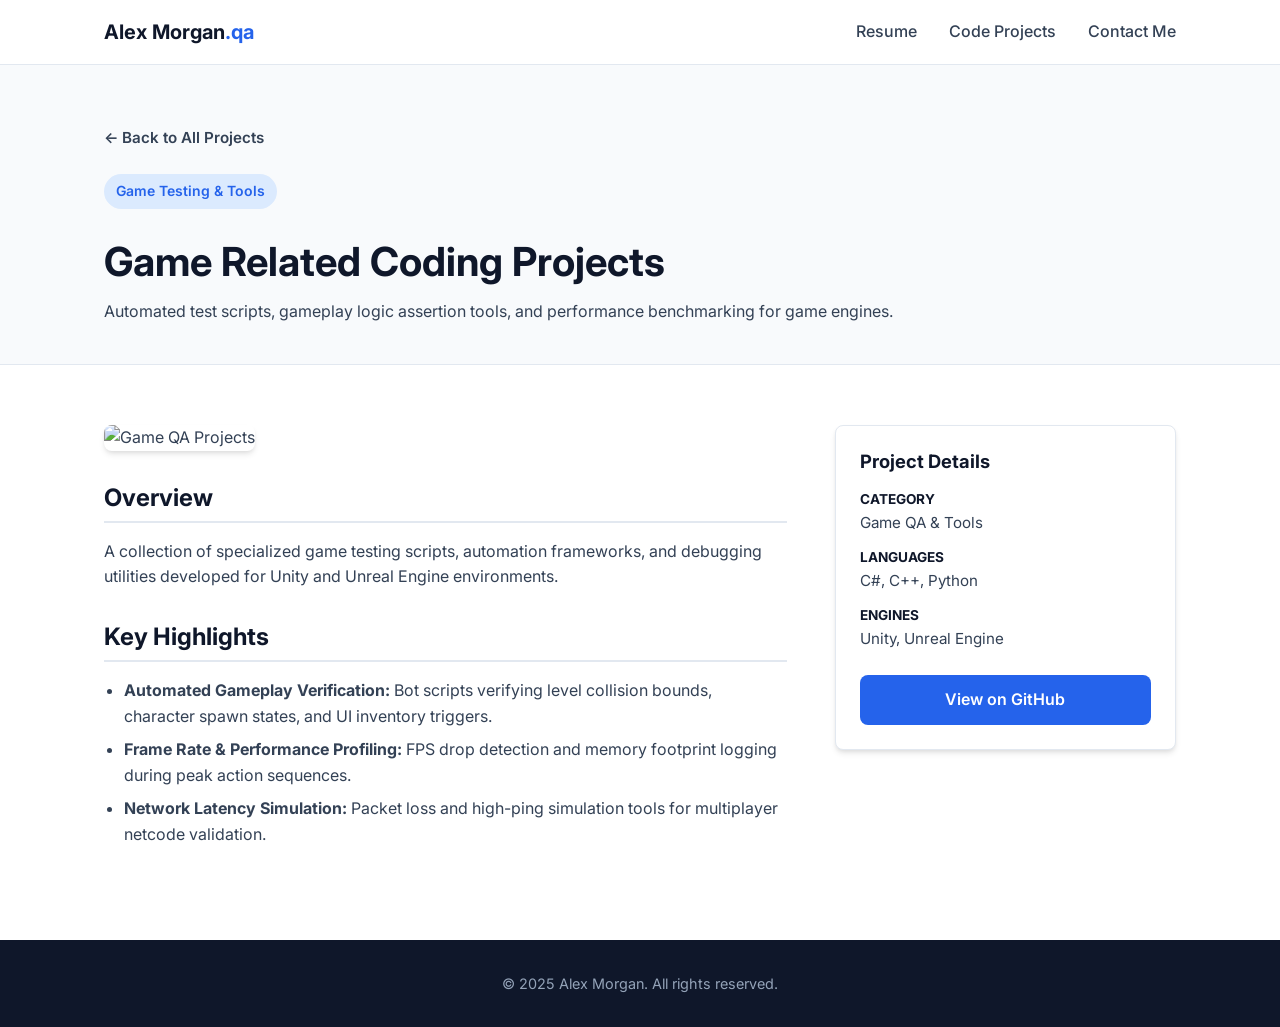
==== project1.html @ c593088e "v0.00" ====
<!DOCTYPE html>
<html lang="en">
<head>
    <meta charset="UTF-8">
    <meta name="viewport" content="width=device-width, initial-scale=1.0">
    <title>Game Related Projects | Alex Morgan</title>
    <link rel="stylesheet" href="styles.css">
    <link href="https://fonts.googleapis.com/css2?family=Inter:wght@300;400;500;600;700&display=swap" rel="stylesheet">
</head>
<body>

    <header class="navbar">
        <div class="container nav-container">
            <a href="index.html" class="logo">Alex Morgan<span class="highlight">.qa</span></a>
            <nav>
                <ul class="nav-links">
                    <li><a href="index.html#resume">Resume</a></li>
                    <li><a href="index.html#projects">Code Projects</a></li>
                    <li><a href="index.html#contact">Contact Me</a></li>
                </ul>
            </nav>
        </div>
    </header>

    <div class="project-detail-header">
        <div class="container">
            <a href="index.html#projects" class="btn-back">&larr; Back to All Projects</a>
            <div class="project-header-content">
                <span class="badge">Game Testing & Tools</span>
                <h1>Game Related Coding Projects</h1>
                <p>Automated test scripts, gameplay logic assertion tools, and performance benchmarking for game engines.</p>
            </div>
        </div>
    </div>

    <div class="project-detail-body">
        <div class="container project-body-grid">
            <div class="project-main">
                <img src="https://placehold.co/800x400/0f172a/8b5cf6?text=Game+QA+%26+Automation" alt="Game QA Projects" class="project-banner-img">

                <div class="project-section-block">
                    <h2>Overview</h2>
                    <p>A collection of specialized game testing scripts, automation frameworks, and debugging utilities developed for Unity and Unreal Engine environments.</p>
                </div>

                <div class="project-section-block">
                    <h2>Key Highlights</h2>
                    <ul>
                        <li><strong>Automated Gameplay Verification:</strong> Bot scripts verifying level collision bounds, character spawn states, and UI inventory triggers.</li>
                        <li><strong>Frame Rate & Performance Profiling:</strong> FPS drop detection and memory footprint logging during peak action sequences.</li>
                        <li><strong>Network Latency Simulation:</strong> Packet loss and high-ping simulation tools for multiplayer netcode validation.</li>
                    </ul>
                </div>
            </div>

            <div class="project-sidebar">
                <h3>Project Details</h3>
                <ul class="sidebar-meta">
                    <li><strong>Category</strong> Game QA & Tools</li>
                    <li><strong>Languages</strong> C#, C++, Python</li>
                    <li><strong>Engines</strong> Unity, Unreal Engine</li>
                </ul>
                <a href="" target="_blank" rel="noopener noreferrer" class="btn btn-primary btn-block">View on GitHub</a>
            </div>
        </div>
    </div>

    <footer class="footer">
        <div class="container">
            <p>&copy; 2025 Alex Morgan. All rights reserved.</p>
        </div>
    </footer>

</body>
</html>
---- styles.css ----
/* ==========================================================================
   Base Styles & Variables
   ========================================================================== */
:root {
    --primary-color: #2563eb;
    --primary-hover: #1d4ed8;
    --dark-bg: #0f172a;
    --card-bg: #ffffff;
    --text-color: #334155;
    --heading-color: #0f172a;
    --bg-light: #f8fafc;
    --border-color: #e2e8f0;
    --shadow: 0 4px 6px -1px rgba(0, 0, 0, 0.1), 0 2px 4px -1px rgba(0, 0, 0, 0.06);
    --radius: 8px;
    --transition: all 0.3s ease;
}

* {
    margin: 0;
    padding: 0;
    box-sizing: border-box;
}

html {
    scroll-behavior: smooth;
}

body {
    font-family: 'Inter', system-ui, -apple-system, sans-serif;
    color: var(--text-color);
    background-color: #ffffff;
    line-height: 1.6;
}

.container {
    max-width: 1120px;
    margin: 0 auto;
    padding: 0 24px;
}

h1, h2, h3, h4 {
    color: var(--heading-color);
    line-height: 1.25;
}

/* ==========================================================================
   Navigation Bar
   ========================================================================== */
.navbar {
    position: sticky;
    top: 0;
    background-color: rgba(255, 255, 255, 0.95);
    backdrop-filter: blur(8px);
    border-bottom: 1px solid var(--border-color);
    z-index: 1000;
    padding: 16px 0;
}

.nav-container {
    display: flex;
    justify-content: space-between;
    align-items: center;
}

.logo {
    font-size: 1.25rem;
    font-weight: 700;
    text-decoration: none;
    color: var(--heading-color);
}

.highlight {
    color: var(--primary-color);
}

.nav-links {
    display: flex;
    list-style: none;
    gap: 32px;
}

.nav-links a {
    text-decoration: none;
    color: var(--text-color);
    font-weight: 500;
    transition: var(--transition);
}

.nav-links a:hover {
    color: var(--primary-color);
}

/* ==========================================================================
   Hero Section
   ========================================================================== */
.hero {
    padding: 80px 0;
    background: linear-gradient(180deg, #ffffff 0%, var(--bg-light) 100%);
}

.hero-container {
    display: grid;
    grid-template-columns: 1fr 1fr;
    gap: 48px;
    align-items: center;
}

.badge {
    display: inline-block;
    padding: 6px 12px;
    background-color: #dbeafe;
    color: var(--primary-color);
    border-radius: 20px;
    font-size: 0.875rem;
    font-weight: 600;
    margin-bottom: 16px;
}

.hero-text h1 {
    font-size: 2.5rem;
    font-weight: 700;
    margin-bottom: 16px;
}

.hero-text p {
    font-size: 1.125rem;
    margin-bottom: 32px;
}

.hero-image img {
    width: 100%;
    max-width: 380px;
    border-radius: 50%;
    box-shadow: var(--shadow);
    display: block;
    margin: 0 auto;
}

/* ==========================================================================
   Buttons & Links
   ========================================================================== */
.btn {
    display: inline-block;
    padding: 12px 24px;
    font-size: 1rem;
    font-weight: 600;
    text-decoration: none;
    border-radius: var(--radius);
    transition: var(--transition);
    cursor: pointer;
    border: none;
    text-align: center;
}

.btn-primary {
    background-color: var(--primary-color);
    color: #ffffff;
}

.btn-primary:hover {
    background-color: var(--primary-hover);
}

.btn-secondary {
    background-color: #ffffff;
    color: var(--heading-color);
    border: 1px solid var(--border-color);
}

.btn-secondary:hover {
    background-color: var(--bg-light);
}

.btn-block {
    width: 100%;
}

.btn-back {
    display: inline-flex;
    align-items: center;
    gap: 8px;
    margin-bottom: 24px;
    color: var(--text-color);
    text-decoration: none;
    font-weight: 600;
    font-size: 0.95rem;
}

.btn-back:hover {
    color: var(--primary-color);
}

/* ==========================================================================
   Sections & Layout
   ========================================================================== */
.section {
    padding: 80px 0;
}

.bg-light {
    background-color: var(--bg-light);
}

.section-title {
    text-align: center;
    max-width: 600px;
    margin: 0 auto 48px auto;
}

.section-title h2 {
    font-size: 2rem;
    margin-bottom: 12px;
}

/* ==========================================================================
   Resume Section
   ========================================================================== */
.resume-grid {
    display: grid;
    grid-template-columns: 1fr 1fr;
    gap: 32px;
    margin-bottom: 40px;
}

.resume-card {
    background-color: var(--card-bg);
    padding: 32px;
    border-radius: var(--radius);
    box-shadow: var(--shadow);
    border: 1px solid var(--border-color);
}

.resume-card h3 {
    margin-bottom: 20px;
    font-size: 1.25rem;
    border-bottom: 2px solid var(--bg-light);
    padding-bottom: 8px;
}

.skills-list {
    list-style: none;
}

.skills-list li {
    margin-bottom: 12px;
}

.timeline-item {
    margin-bottom: 20px;
}

.timeline-date {
    display: block;
    font-size: 0.875rem;
    color: #64748b;
    margin-bottom: 8px;
}

.resume-download {
    text-align: center;
}

/* ==========================================================================
   Code Projects Section & Card Hyperlinks
   ========================================================================== */
.projects-grid {
    display: grid;
    grid-template-columns: repeat(auto-fit, minmax(320px, 1fr));
    gap: 32px;
}

/* Project Container as a Hyperlink (No Underline) */
.project-card,
.project-card:hover,
.project-card:focus,
.project-card * {
    text-decoration: none;
}

.project-card {
    display: block;
    color: inherit;
    background-color: var(--card-bg);
    border-radius: var(--radius);
    overflow: hidden;
    box-shadow: var(--shadow);
    border: 1px solid var(--border-color);
    transition: var(--transition);
    cursor: pointer;
}

.project-card:hover {
    transform: translateY(-6px);
    border-color: var(--primary-color);
    box-shadow: 0 12px 20px -5px rgba(37, 99, 235, 0.15);
}

.project-img {
    width: 100%;
    height: 200px;
    object-fit: cover;
    display: block;
}

.project-content {
    padding: 24px;
}

.project-tag {
    font-size: 0.75rem;
    font-weight: 700;
    color: var(--primary-color);
    text-transform: uppercase;
    letter-spacing: 0.5px;
}

.project-content h3 {
    margin: 8px 0 12px 0;
    font-size: 1.25rem;
}

.project-content p {
    font-size: 0.95rem;
    margin-bottom: 16px;
    color: var(--text-color);
}

.project-tech {
    display: flex;
    gap: 8px;
    flex-wrap: wrap;
}

.project-tech span {
    background-color: var(--bg-light);
    padding: 4px 10px;
    font-size: 0.8rem;
    border-radius: 4px;
    border: 1px solid var(--border-color);
    color: #475569;
}

/* ==========================================================================
   Project Detail Page Styles
   ========================================================================== */
.project-detail-header {
    padding: 60px 0 40px 0;
    background-color: var(--bg-light);
    border-bottom: 1px solid var(--border-color);
}

.project-header-content {
    max-width: 800px;
}

.project-header-content h1 {
    font-size: 2.5rem;
    margin: 12px 0;
}

.project-detail-body {
    padding: 60px 0;
}

.project-body-grid {
    display: grid;
    grid-template-columns: 2fr 1fr;
    gap: 48px;
}

.project-banner-img {
    width: 100%;
    max-height: 400px;
    object-fit: cover;
    border-radius: var(--radius);
    box-shadow: var(--shadow);
    margin-bottom: 32px;
}

.project-section-block {
    margin-bottom: 32px;
}

.project-section-block h2 {
    font-size: 1.5rem;
    margin-bottom: 16px;
    border-bottom: 2px solid var(--border-color);
    padding-bottom: 8px;
}

.project-section-block ul {
    padding-left: 20px;
    margin-bottom: 16px;
}

.project-section-block li {
    margin-bottom: 8px;
}

.project-sidebar {
    background-color: var(--card-bg);
    padding: 24px;
    border-radius: var(--radius);
    border: 1px solid var(--border-color);
    box-shadow: var(--shadow);
    height: fit-content;
}

.project-sidebar h3 {
    margin-bottom: 16px;
    font-size: 1.15rem;
}

.sidebar-meta {
    list-style: none;
    margin-bottom: 24px;
}

.sidebar-meta li {
    margin-bottom: 12px;
    font-size: 0.95rem;
}

.sidebar-meta strong {
    display: block;
    color: var(--heading-color);
    font-size: 0.85rem;
    text-transform: uppercase;
}

/* ==========================================================================
   Contact Section
   ========================================================================== */
.contact-wrapper {
    max-width: 600px;
    margin: 0 auto;
    background-color: var(--card-bg);
    padding: 40px;
    border-radius: var(--radius);
    box-shadow: var(--shadow);
    border: 1px solid var(--border-color);
}

.form-group {
    margin-bottom: 20px;
}

.form-group label {
    display: block;
    margin-bottom: 8px;
    font-weight: 500;
    color: var(--heading-color);
}

.form-group input,
.form-group textarea {
    width: 100%;
    padding: 12px;
    border: 1px solid var(--border-color);
    border-radius: var(--radius);
    font-family: inherit;
    font-size: 1rem;
    transition: var(--transition);
}

.form-group input:focus,
.form-group textarea:focus {
    outline: none;
    border-color: var(--primary-color);
    box-shadow: 0 0 0 3px rgba(37, 99, 235, 0.15);
}

/* ==========================================================================
   Footer
   ========================================================================== */
.footer {
    background-color: var(--dark-bg);
    color: #94a3b8;
    padding: 32px 0;
    text-align: center;
    font-size: 0.9rem;
}

/* ==========================================================================
   Responsive Design
   ========================================================================== */
@media (max-width: 768px) {
    .hero-container,
    .resume-grid,
    .project-body-grid {
        grid-template-columns: 1fr;
    }

    .hero-text h1 {
        font-size: 2rem;
    }

    .nav-links {
        gap: 16px;
    }
}
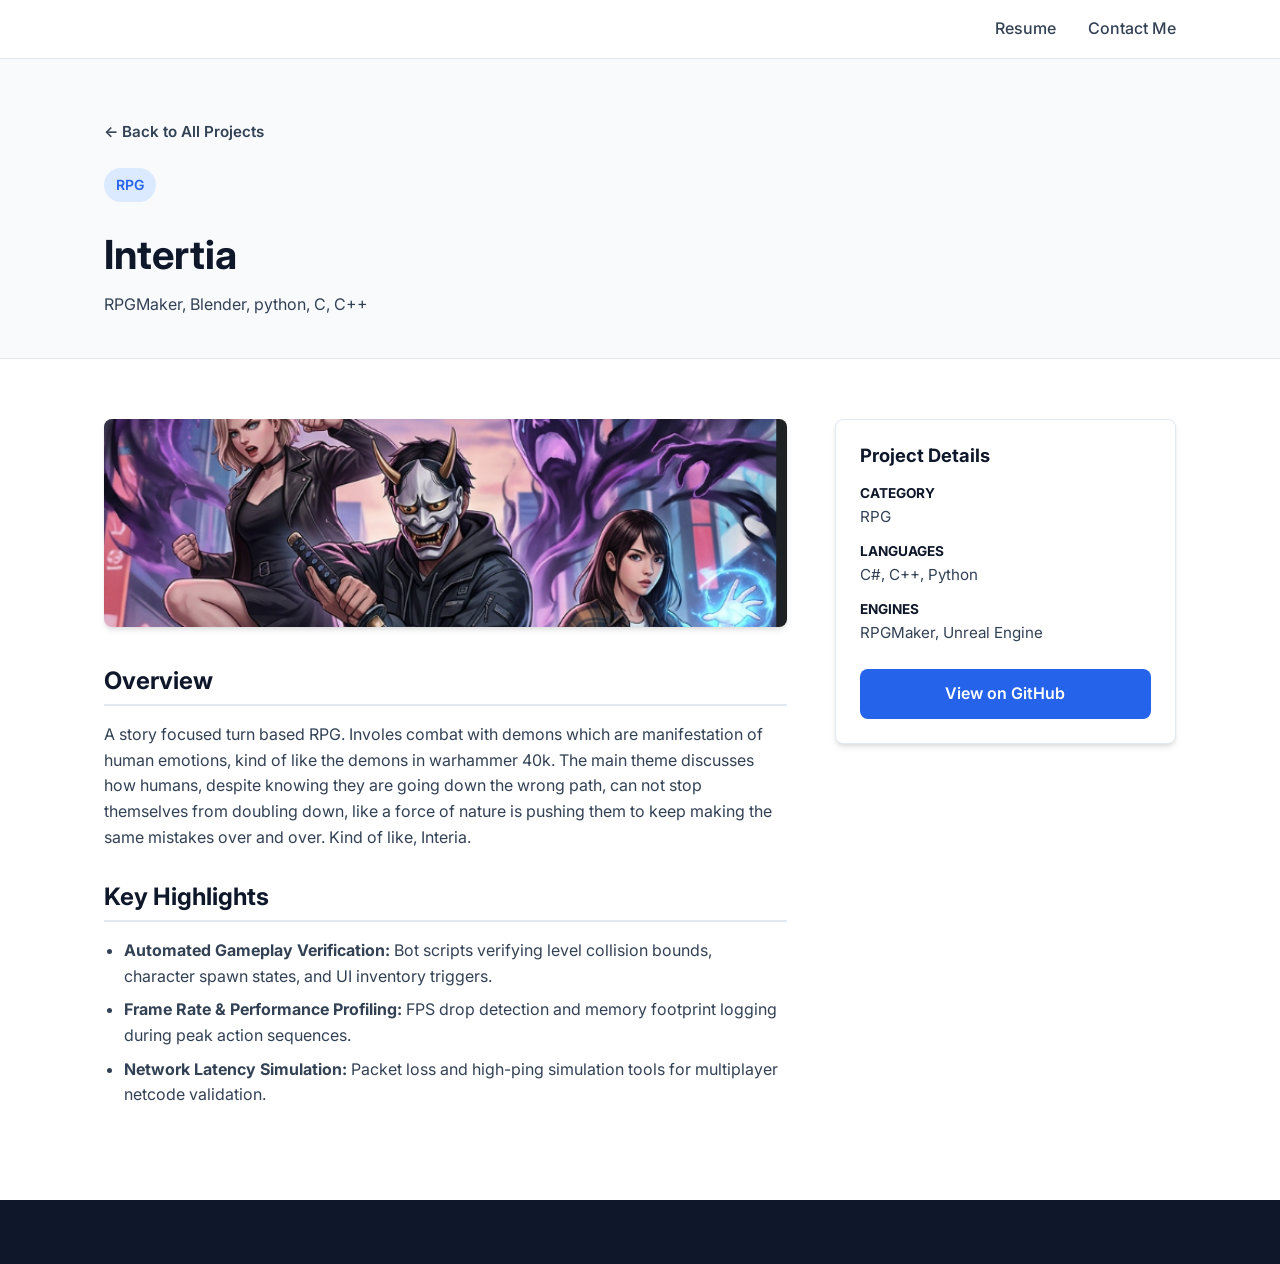
==== commit b86b3cd6: "change to project 1 page" ====
--- a/project1.html
+++ b/project1.html
@@ -11,11 +11,10 @@
 
     <header class="navbar">
         <div class="container nav-container">
-            <a href="index.html" class="logo">Alex Morgan<span class="highlight">.qa</span></a>
+            <a href="index.html" class="logo"><span class="highlight"></span></a>
             <nav>
                 <ul class="nav-links">
                     <li><a href="index.html#resume">Resume</a></li>
-                    <li><a href="index.html#projects">Code Projects</a></li>
                     <li><a href="index.html#contact">Contact Me</a></li>
                 </ul>
             </nav>
@@ -26,9 +25,11 @@
         <div class="container">
             <a href="index.html#projects" class="btn-back">&larr; Back to All Projects</a>
             <div class="project-header-content">
-                <span class="badge">Game Testing & Tools</span>
-                <h1>Game Related Coding Projects</h1>
-                <p>Automated test scripts, gameplay logic assertion tools, and performance benchmarking for game engines.</p>
+                <span class="badge">RPG</span>
+                <h1>Intertia</h1>
+                <p>
+                    RPGMaker, Blender, python, C, C++
+                </p>
             </div>
         </div>
     </div>
@@ -36,11 +37,15 @@
     <div class="project-detail-body">
         <div class="container project-body-grid">
             <div class="project-main">
-                <img src="https://placehold.co/800x400/0f172a/8b5cf6?text=Game+QA+%26+Automation" alt="Game QA Projects" class="project-banner-img">
+                <img src="img/gaem_scale.png" alt="Game Projects" class="project-banner-img">
 
                 <div class="project-section-block">
                     <h2>Overview</h2>
-                    <p>A collection of specialized game testing scripts, automation frameworks, and debugging utilities developed for Unity and Unreal Engine environments.</p>
+                    <p>
+                    A story focused turn based RPG. Involes combat with demons which are manifestation of human emotions, kind of like the demons in warhammer 40k.
+                    The main theme discusses how humans, despite knowing they are going down the wrong path, can not stop themselves from doubling down, like a force of nature
+                    is pushing them to keep making the same mistakes over and over. Kind of like, Interia.
+                    </p>
                 </div>
 
                 <div class="project-section-block">
@@ -56,18 +61,18 @@
             <div class="project-sidebar">
                 <h3>Project Details</h3>
                 <ul class="sidebar-meta">
-                    <li><strong>Category</strong> Game QA & Tools</li>
+                    <li><strong>Category</strong> RPG</li>
                     <li><strong>Languages</strong> C#, C++, Python</li>
-                    <li><strong>Engines</strong> Unity, Unreal Engine</li>
+                    <li><strong>Engines</strong> RPGMaker, Unreal Engine</li>
                 </ul>
-                <a href="" target="_blank" rel="noopener noreferrer" class="btn btn-primary btn-block">View on GitHub</a>
+                <a href="https://github.com/work-xinli525" target="_blank" rel="noopener noreferrer" class="btn btn-primary btn-block">View on GitHub</a>
             </div>
         </div>
     </div>
 
     <footer class="footer">
         <div class="container">
-            <p>&copy; 2025 Alex Morgan. All rights reserved.</p>
+            <p></p>
         </div>
     </footer>
 
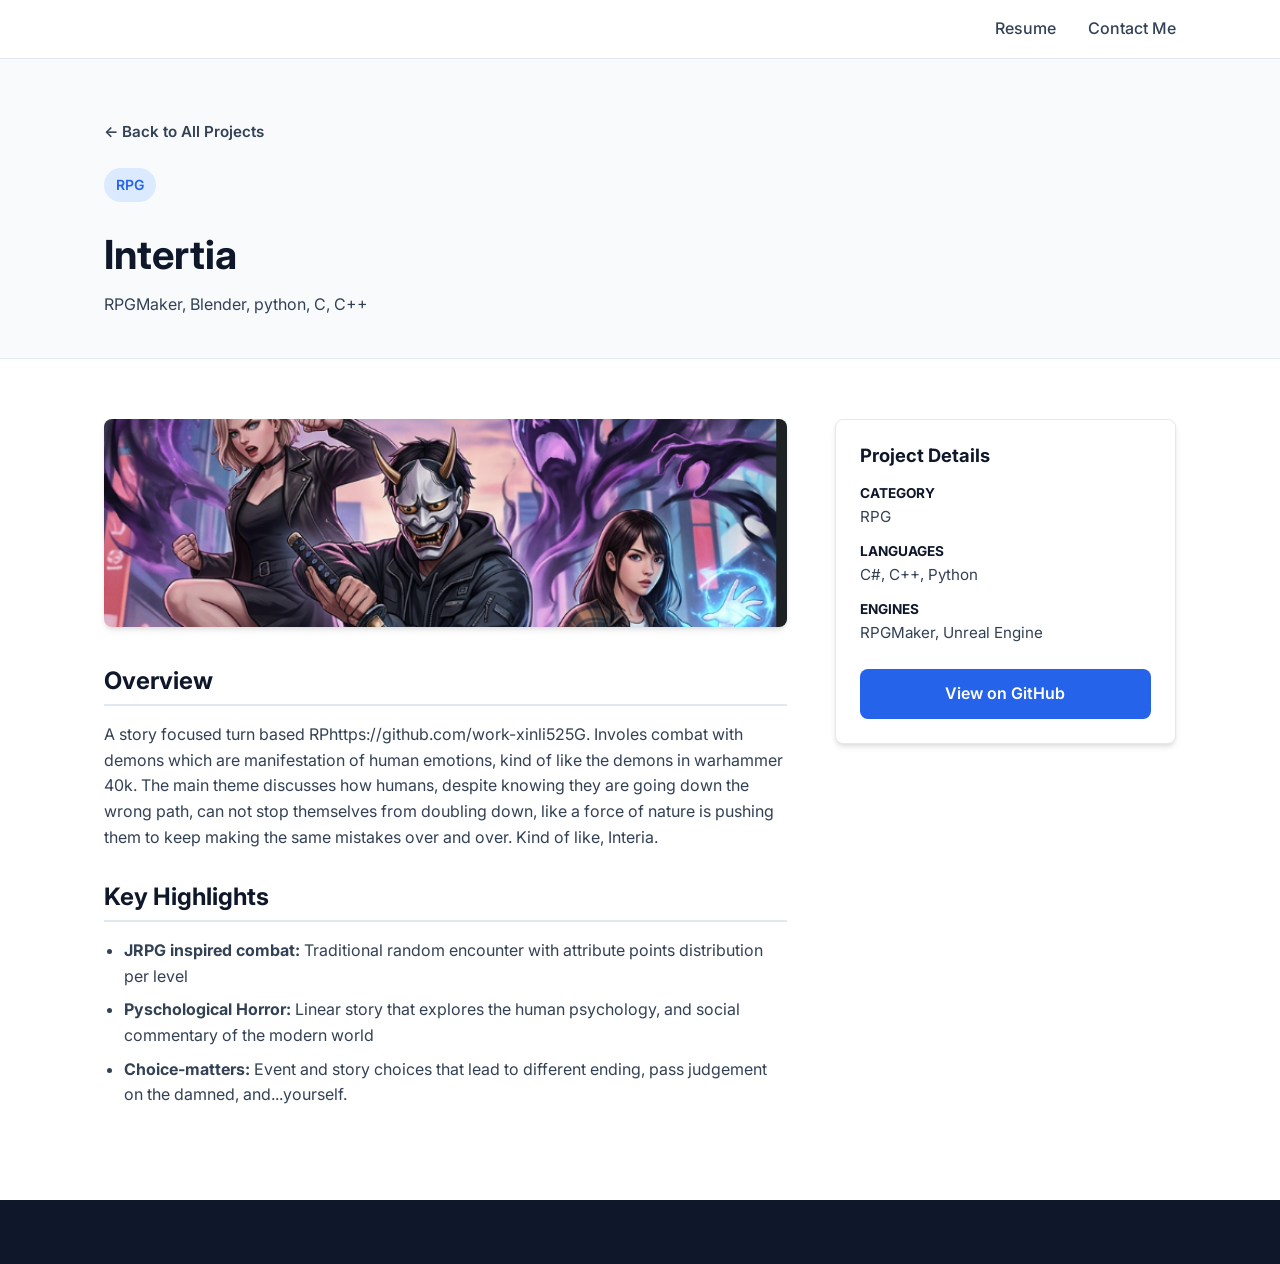
==== commit e6d02eac: "Intertia Page setup" ====
--- a/project1.html
+++ b/project1.html
@@ -42,7 +42,7 @@
                 <div class="project-section-block">
                     <h2>Overview</h2>
                     <p>
-                    A story focused turn based RPG. Involes combat with demons which are manifestation of human emotions, kind of like the demons in warhammer 40k.
+                    A story focused turn based RPhttps://github.com/work-xinli525G. Involes combat with demons which are manifestation of human emotions, kind of like the demons in warhammer 40k.
                     The main theme discusses how humans, despite knowing they are going down the wrong path, can not stop themselves from doubling down, like a force of nature
                     is pushing them to keep making the same mistakes over and over. Kind of like, Interia.
                     </p>
@@ -51,9 +51,9 @@
                 <div class="project-section-block">
                     <h2>Key Highlights</h2>
                     <ul>
-                        <li><strong>Automated Gameplay Verification:</strong> Bot scripts verifying level collision bounds, character spawn states, and UI inventory triggers.</li>
-                        <li><strong>Frame Rate & Performance Profiling:</strong> FPS drop detection and memory footprint logging during peak action sequences.</li>
-                        <li><strong>Network Latency Simulation:</strong> Packet loss and high-ping simulation tools for multiplayer netcode validation.</li>
+                        <li><strong>JRPG inspired combat:</strong> Traditional random encounter with attribute points distribution per level</li>
+                        <li><strong>Pyschological Horror:</strong> Linear story that explores the human psychology, and social commentary of the modern world</li>
+                        <li><strong>Choice-matters:</strong> Event and story choices that lead to different ending, pass judgement on the damned, and...yourself.</li>
                     </ul>
                 </div>
             </div>
